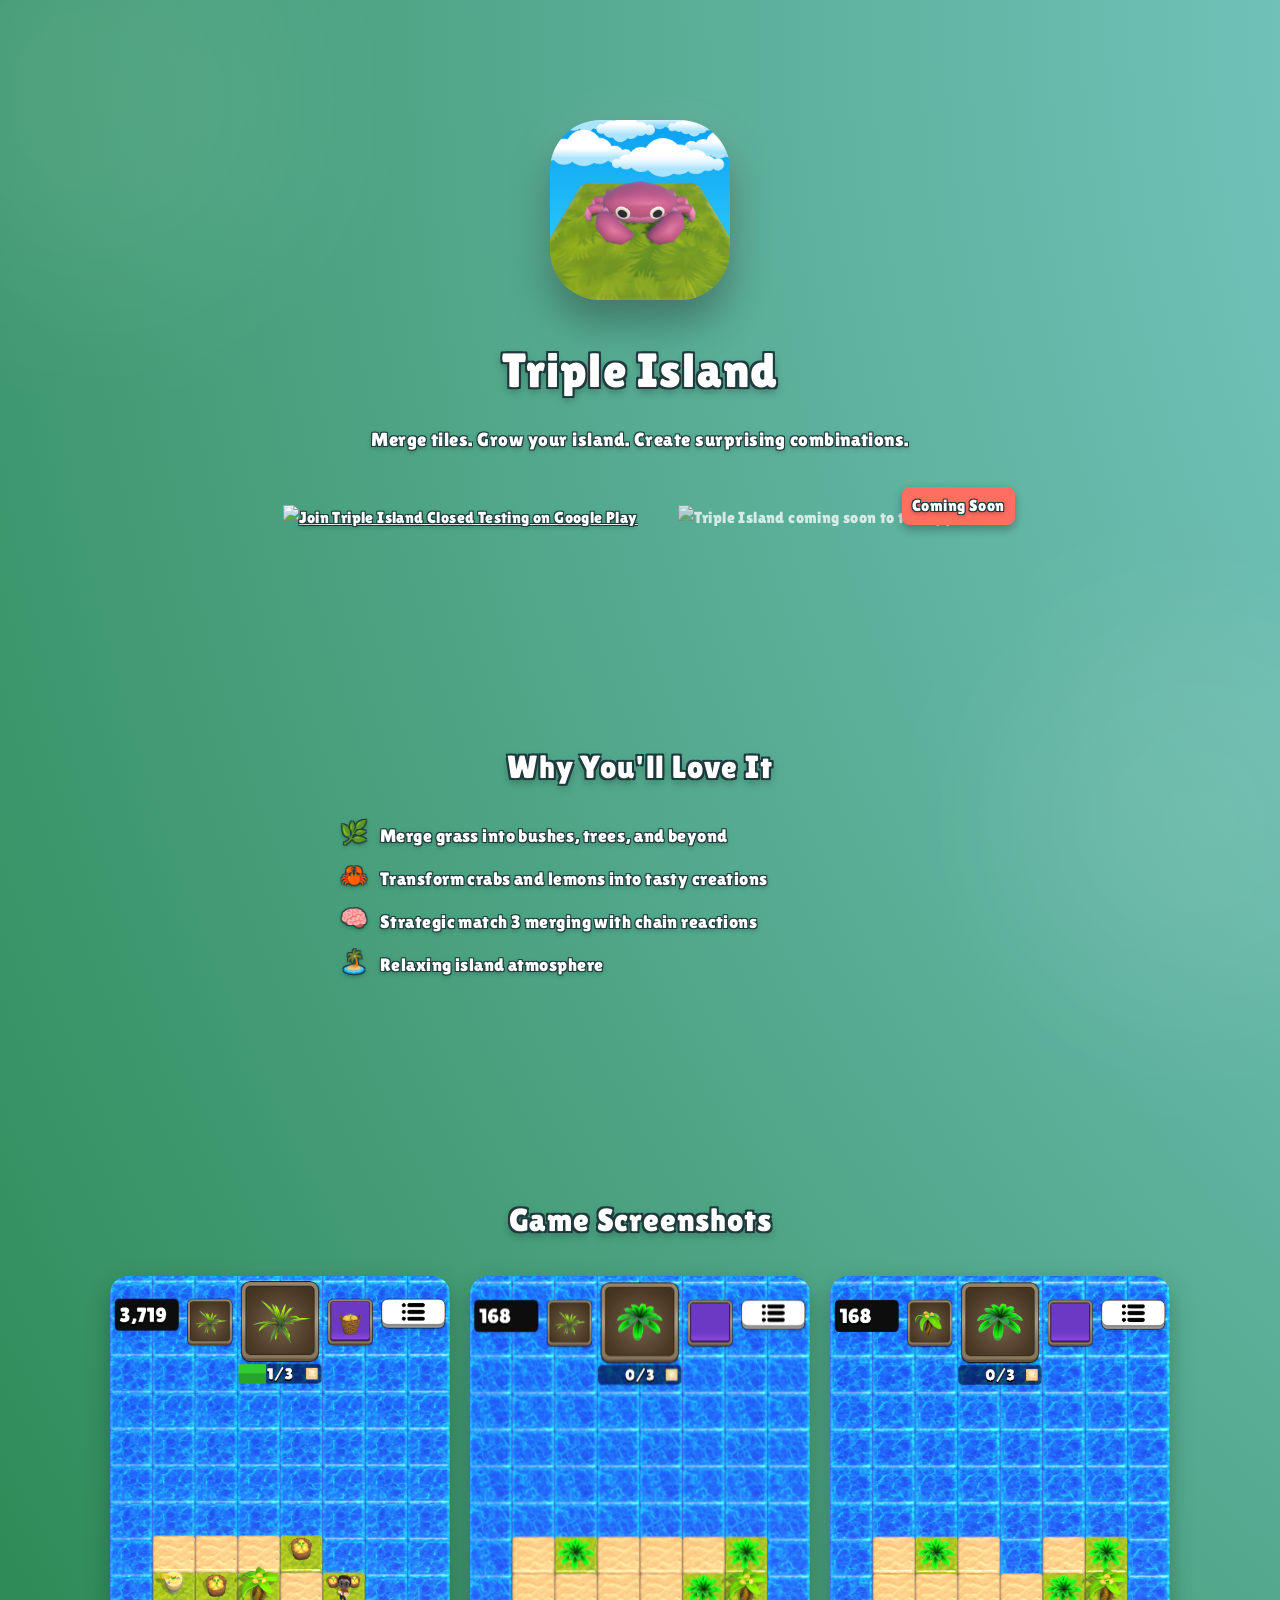
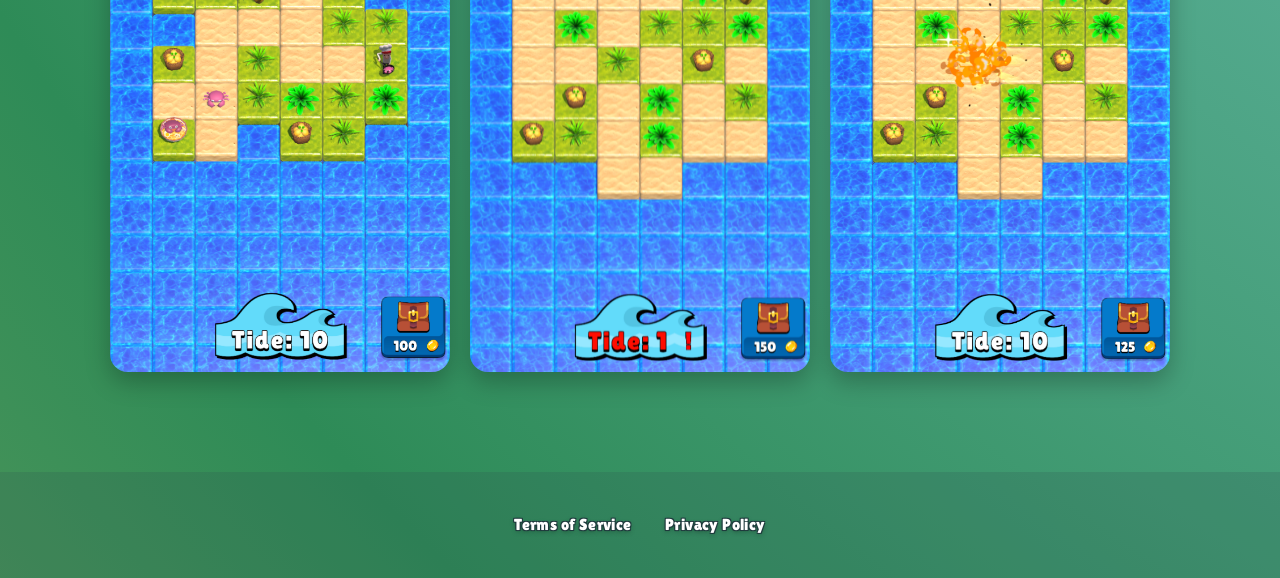
==== index.html @ f688032a "setup landing page to aquire testers" ====
<!DOCTYPE html>
<html lang="en">

<head>
    <meta charset="UTF-8" />
    <meta name="viewport" content="width=device-width, initial-scale=1" />
    <title>Triple Island – Relaxing Merge Puzzle Game</title>

    <meta name="description"
        content="Play Triple Island – a relaxing and strategic merge puzzle game. Combine tiles, discover evolutions, and create surprising transformations!" />
    <link rel="canonical" href="https://woodsfiend.github.io/Triple-Islands-Public/" />

    <!-- Open Graph -->
    <meta property="og:title" content="Triple Island – Merge Puzzle Game" />
    <meta property="og:description" content="Merge tiles. Discover evolutions. Create surprising combinations." />
    <meta property="og:type" content="website" />
    <meta property="og:image" content="https://woodsfiend.github.io/Triple-Islands-Public/images/icon-512.png" />

    <!-- Favicon -->
    <link rel="icon" href="images/favicon.ico" />
    <link rel="manifest" href="manifest.json" />
    <meta name="theme-color" content="#0c7a76" />

    <link rel="preload" href="styles.css" as="style" />
    <link rel="stylesheet" href="styles.css" />
    <link rel="preconnect" href="https://fonts.googleapis.com">
    <link rel="preconnect" href="https://fonts.gstatic.com" crossorigin>
    <link href="https://fonts.googleapis.com/css2?family=Lilita+One&display=swap" rel="stylesheet">
</head>

<body>

    <!-- Animated Background Elements -->
    <div class="bg-blob blob1"></div>
    <div class="bg-blob blob2"></div>
    <div class="sun"></div>

    <!-- HERO -->
    <header class="hero">
        <div class="hero-content reveal">
            <img src="images/icon-512.png" alt="Triple Island App Icon" class="app-icon" width="180" height="180"
                fetchpriority="high">
            <h1>Triple Island</h1>
            <p class="tagline">Merge tiles. Grow your island. Create surprising combinations.</p>

            <div class="store-buttons">
                <a href="#" class="store-link" id="googlePlayButton">
                    <img src="https://upload.wikimedia.org/wikipedia/commons/7/78/Google_Play_Store_badge_EN.svg"
                        alt="Join Triple Island Closed Testing on Google Play">
                </a>

                <!-- iOS Coming Soon -->
                <div class="store-link disabled">
                    <img class="store-button-img"
                        src="https://developer.apple.com/assets/elements/badges/download-on-the-app-store.svg"
                        alt="Triple Island coming soon to the App Store" loading="lazy">
                    <span class="coming-soon">Coming Soon</span>
                </div>
            </div>
        </div>
    </header>

    <!-- FEATURES -->
    <section class="section reveal">
        <h2>Why You'll Love It</h2>
        <ul class="feature-list">
            <li data-icon="🌿">Merge grass into bushes, trees, and beyond</li>
            <li data-icon="🦀">Transform crabs and lemons into tasty creations</li>
            <li data-icon="🧠">Strategic match 3 merging with chain reactions</li>
            <li data-icon="🏝">Relaxing island atmosphere</li>
        </ul>
    </section>

    <!-- SCREENSHOTS -->
    <section class="section reveal">
        <h2>Game Screenshots</h2>
        <div class="screenshot-grid">
            <img src="images/screen1.png" alt="Gameplay merging tiles" loading="lazy" width="324"
                height="665">
            <img src="images/screen3.png" alt="Crab evolution chain" loading="lazy" width="324" height="665">
            <img src="images/screen4.png" alt="Advanced merge combinations" loading="lazy" width="324"
                height="665">
        </div>
    </section>

    <!-- FOOTER -->
    <footer>
        <a href="TermsOfService.html">Terms of Service</a>
        <a href="PrivacyPolicy.html">Privacy Policy</a>
    </footer>

    <!-- MODAL -->
    <div id="testingModal" class="modal">
        <div class="modal-content">
            <span class="close">&times;</span>

            <h2>Join Triple Island Closed Testing</h2>

            <p>Triple Island is currently in closed testing on Google Play.</p>

            <ol>
                <li>Join our Google Testing Group</li>
                <li>Return and install from Google Play</li>
            </ol>

            <div class="modal-buttons">
                <a href="https://groups.google.com/g/nfty-games-google-play-testers" target="_blank"
                    class="primary-button">
                    Step 1: Join Google Group
                </a>

                <a href="https://play.google.com/store/apps/details?id=com.NFTyGames.TripleIsland" target="_blank"
                    class="secondary-button">
                    Step 2: Install from Google Play
                </a>
            </div>

        </div>
    </div>
    <!-- Minimal Scroll Animation Script -->
    <script>
        const reveals = document.querySelectorAll(".reveal");

        const observer = new IntersectionObserver(entries => {
            entries.forEach(entry => {
                if (entry.isIntersecting) {
                    entry.target.classList.add("active");
                }
            });
        }, { threshold: 0.1 });

        reveals.forEach(el => observer.observe(el));
    </script>
    <script>
        const modal = document.getElementById("testingModal");
        const btn = document.getElementById("googlePlayButton");
        const close = document.querySelector(".close");

        btn.onclick = function (e) {
            e.preventDefault();
            modal.style.display = "flex";
        }

        close.onclick = function () {
            modal.style.display = "none";
        }

        window.onclick = function (event) {
            if (event.target === modal) {
                modal.style.display = "none";
            }
        }
    </script>
</body>

</html>
---- styles.css ----
/* ==========================
   Color Palette Variables
========================== */
:root {
    --primary: #2E8B57;                /* Tropical Green – palms and foliage */
    --accent: #FFD166;                 /* Warm Sand / Sun highlight */
    --text: #FFFFFF;                    /* White for contrast */
    --game-fill: #FFFFFF;               /* Text / icon fill */
    --game-outline: #1F3A3D;            /* Dark Teal outline for contrast */
    --game-shadow: rgba(0, 0, 0, 0.35);

    --gradient-1: #A0E8FF;             /* Sky Blue */
    --gradient-2: #2E8B57;             /* Tropical Green */
    --gradient-3: #FFD166;             /* Sunset Yellow / Sand */

    --bg-blob: rgba(255, 255, 255, 0.08);

    --btn-hover-brightness: 1.15;

    --coming-soon-bg: #FF6F61;         /* Coral accent for ribbons */
    --coming-soon-shadow: rgba(0,0,0,0.3);

    --screenshot-shadow: rgba(0,0,0,0.25);
    --screenshot-shadow-hover: rgba(0,0,0,0.4);

    --footer-bg: rgba(47,79,79,0.2);   /* Dark teal transparent for footer */
    --modal-bg: rgba(0,0,0,0.6);
    --modal-content-bg: #FFFFFF;
    --modal-content-text: #1F3A3D;     /* Dark teal text for modal */

    --primary-button-bg: var(--primary);
    --primary-button-text: var(--text);

    --secondary-button-bg: #FFE4B5;    /* Light sand / neutral button */
    --secondary-button-text: var(--text);
}
/* ==========================
   Global Styles
========================== */
* {
    box-sizing: border-box;
    margin: 0;
    padding: 0;
    font-family: 'Lilita One', sans-serif;
    font-weight: 400;
    letter-spacing: 0.025em;
}

body {
    background: radial-gradient(circle at top, var(--gradient-1), var(--gradient-2), var(--gradient-3), var(--gradient-2));
    background-size: 400% 400%;
    animation: gradientShift 12s ease infinite;
    color: var(--text);
    text-align: center;
    line-height: 1.6;
    overflow-x: hidden;
}

h1, h2 {
    color: var(--game-fill);
    text-shadow:
        -2px -2px 0 var(--game-outline),
         2px -2px 0 var(--game-outline),
        -2px  2px 0 var(--game-outline),
         2px  2px 0 var(--game-outline),
         0 4px 10px var(--game-shadow);
}

p, li, a, span {
    color: var(--game-fill);
    text-shadow:
        -1px -1px 0 var(--game-outline),
         1px -1px 0 var(--game-outline),
        -1px  1px 0 var(--game-outline),
         1px  1px 0 var(--game-outline),
         0 2px 5px var(--game-shadow);
}

/* ==========================
   Animated Gradient
========================== */
@keyframes gradientShift {
    0% { background-position: 0% 50%; }
    50% { background-position: 100% 50%; }
    100% { background-position: 0% 50%; }
}

/* ==========================
   Floating Background Blobs
========================== */
.bg-blob {
    position: fixed;
    width: 400px;
    height: 400px;
    background: var(--bg-blob);
    border-radius: 50%;
    filter: blur(80px);
    z-index: -1;
    animation: float 18s ease-in-out infinite;
}

.blob1 { top: -100px; left: -100px; }
.blob2 { bottom: -120px; right: -120px; animation-delay: 6s; }

@keyframes float {
    0%,100% { transform: translateY(0px); }
    50% { transform: translateY(40px); }
}

/* ==========================
   HERO
========================== */
.hero { padding: 120px 20px 100px; }
.hero h1 { font-size: 3rem; margin-bottom: 15px; }
.tagline { font-size: 1.2rem; margin-bottom: 40px; }

/* ==========================
   App Icon
========================== */
.app-icon {
    width: 180px;
    height: 180px;
    border-radius: 28%;
    margin-bottom: 25px;
    box-shadow:
        0 20px 40px var(--game-shadow),
        0 0 40px rgba(255,255,255,0.15);
    animation: iconFloat 4s ease-in-out infinite;
    transition: transform 0.3s ease;
}

.app-icon:hover { transform: scale(1.05); }

@keyframes iconFloat {
    0%,100% { transform: translateY(0px); }
    50% { transform: translateY(-12px); }
}

/* ==========================
   Store Buttons
========================== */
.store-buttons img {
    height: 60px;
    margin: 10px;
    transition: transform 0.3s ease, filter 0.3s ease;
}

.store-buttons img:hover {
    transform: scale(1.08);
    filter: brightness(var(--btn-hover-brightness));
}

.store-buttons {
    display: flex;
    justify-content: center;
    flex-wrap: wrap;
    gap: 20px;
}

.store-link { position: relative; display: inline-block; }

.store-link img {
    height: 60px;
    transition: transform 0.3s ease, filter 0.3s ease;
}

.store-link:hover img { transform: scale(1.08); }

/* Disabled iOS Button */
.store-link.disabled img.store-button-img {
    opacity: 0.75;
    filter: grayscale(30%);
}
.store-link.disabled { cursor: not-allowed; }
.store-link.disabled .coming-soon { opacity: 1; }
.store-link.disabled:hover img { transform: none; filter: grayscale(30%); }

/* ==========================
   Coming Soon Ribbon
========================== */
.coming-soon {
    position: absolute;
    top: -8px;
    right: -8px;
    background: var(--coming-soon-bg);
    font-size: 1rem;
    padding: 6px 10px;
    border-radius: 8px;
    box-shadow: 0 4px 10px var(--coming-soon-shadow);
    animation: pulse 2s infinite;
}

@keyframes pulse {
    0% { transform: scale(1); }
    50% { transform: scale(1.05); }
    100% { transform: scale(1); }
}

/* ==========================
   Sections & Features
========================== */
.section { padding: 100px 20px; max-width: 1100px; margin: auto; }

.section h2 { margin-bottom: 30px; font-size: 2rem; }

.feature-list {
    list-style: none;
    max-width: 600px;
    margin: auto;
    text-align: left;
}

.feature-list li {
    position: relative;
    padding-left: 2.5rem;
    margin: 15px 0;
    font-size: 1.1rem;
}

.feature-list li::before {
    content: attr(data-icon);
    position: absolute;
    left: 0;
    top: 0;
    font-size: 1.4rem;
    line-height: 1;
    font-family: "Apple Color Emoji", "Segoe UI Emoji", "Noto Color Emoji", "Segoe UI Symbol", sans-serif;
    text-rendering: optimizeLegibility;
}

/* ==========================
   Screenshots
========================== */
.screenshot-grid {
    display: grid;
    grid-template-columns: repeat(auto-fit, minmax(300px, 1fr));
    gap: 20px;
}

.screenshot-grid img {
    width: 100%;
    height: auto;
    object-fit: contain;
    border-radius: 18px;
    box-shadow: 0 10px 25px var(--screenshot-shadow);
    transition: transform 0.4s ease, box-shadow 0.4s ease;
}

.screenshot-grid img:hover {
    transform: translateY(-8px);
    box-shadow: 0 20px 35px var(--screenshot-shadow-hover);
}

/* ==========================
   Footer
========================== */
footer {
    padding: 40px;
    background: var(--footer-bg);
}

footer a {
    color: var(--text);
    margin: 0 15px;
    text-decoration: none;
}

footer a:hover { text-decoration: underline; }

/* ==========================
   Scroll Reveal
========================== */
.reveal {
    opacity: 0;
    transform: translateY(40px);
    transition: opacity 0.8s ease, transform 0.8s ease;
}

.reveal.active {
    opacity: 1;
    transform: translateY(0);
}

/* ==========================
   Responsive
========================== */
@media (max-width: 600px) {
    .hero h1 { font-size: 2.2rem; }
}

/* ==========================
   Modal
========================== */
.modal {
    display: none;
    position: fixed;
    inset: 0;
    background: var(--modal-bg);
    justify-content: center;
    align-items: center;
    z-index: 999;
    padding: 20px;
}

.modal-content {
    background: var(--modal-content-bg);
    color: var(--modal-content-text);
    padding: 40px;
    border-radius: 18px;
    max-width: 500px;
    width: 100%;
    text-align: center;
    animation: fadeInScale 0.3s ease;
}

.modal-content h2 { margin-bottom: 20px; }

.modal-content ol { text-align: left; margin: 20px 0; }

.modal-buttons a {
    display: block;
    margin: 10px 0;
    padding: 14px;
    border-radius: 10px;
    text-decoration: none;
}

.primary-button {
    background: var(--primary-button-bg);
    color: var(--primary-button-text);
}

.secondary-button {
    background: var(--secondary-button-bg);
    color: var(--secondary-button-text);
}

.close {
    position: absolute;
    right: 25px;
    top: 20px;
    font-size: 24px;
    cursor: pointer;
}

@keyframes fadeInScale {
    from { opacity: 0; transform: scale(0.95); }
    to { opacity: 1; transform: scale(1); }
}
---- styles.css ----
/* ==========================
   Color Palette Variables
========================== */
:root {
    --primary: #2E8B57;                /* Tropical Green – palms and foliage */
    --accent: #FFD166;                 /* Warm Sand / Sun highlight */
    --text: #FFFFFF;                    /* White for contrast */
    --game-fill: #FFFFFF;               /* Text / icon fill */
    --game-outline: #1F3A3D;            /* Dark Teal outline for contrast */
    --game-shadow: rgba(0, 0, 0, 0.35);

    --gradient-1: #A0E8FF;             /* Sky Blue */
    --gradient-2: #2E8B57;             /* Tropical Green */
    --gradient-3: #FFD166;             /* Sunset Yellow / Sand */

    --bg-blob: rgba(255, 255, 255, 0.08);

    --btn-hover-brightness: 1.15;

    --coming-soon-bg: #FF6F61;         /* Coral accent for ribbons */
    --coming-soon-shadow: rgba(0,0,0,0.3);

    --screenshot-shadow: rgba(0,0,0,0.25);
    --screenshot-shadow-hover: rgba(0,0,0,0.4);

    --footer-bg: rgba(47,79,79,0.2);   /* Dark teal transparent for footer */
    --modal-bg: rgba(0,0,0,0.6);
    --modal-content-bg: #FFFFFF;
    --modal-content-text: #1F3A3D;     /* Dark teal text for modal */

    --primary-button-bg: var(--primary);
    --primary-button-text: var(--text);

    --secondary-button-bg: #FFE4B5;    /* Light sand / neutral button */
    --secondary-button-text: var(--text);
}
/* ==========================
   Global Styles
========================== */
* {
    box-sizing: border-box;
    margin: 0;
    padding: 0;
    font-family: 'Lilita One', sans-serif;
    font-weight: 400;
    letter-spacing: 0.025em;
}

body {
    background: radial-gradient(circle at top, var(--gradient-1), var(--gradient-2), var(--gradient-3), var(--gradient-2));
    background-size: 400% 400%;
    animation: gradientShift 12s ease infinite;
    color: var(--text);
    text-align: center;
    line-height: 1.6;
    overflow-x: hidden;
}

h1, h2 {
    color: var(--game-fill);
    text-shadow:
        -2px -2px 0 var(--game-outline),
         2px -2px 0 var(--game-outline),
        -2px  2px 0 var(--game-outline),
         2px  2px 0 var(--game-outline),
         0 4px 10px var(--game-shadow);
}

p, li, a, span {
    color: var(--game-fill);
    text-shadow:
        -1px -1px 0 var(--game-outline),
         1px -1px 0 var(--game-outline),
        -1px  1px 0 var(--game-outline),
         1px  1px 0 var(--game-outline),
         0 2px 5px var(--game-shadow);
}

/* ==========================
   Animated Gradient
========================== */
@keyframes gradientShift {
    0% { background-position: 0% 50%; }
    50% { background-position: 100% 50%; }
    100% { background-position: 0% 50%; }
}

/* ==========================
   Floating Background Blobs
========================== */
.bg-blob {
    position: fixed;
    width: 400px;
    height: 400px;
    background: var(--bg-blob);
    border-radius: 50%;
    filter: blur(80px);
    z-index: -1;
    animation: float 18s ease-in-out infinite;
}

.blob1 { top: -100px; left: -100px; }
.blob2 { bottom: -120px; right: -120px; animation-delay: 6s; }

@keyframes float {
    0%,100% { transform: translateY(0px); }
    50% { transform: translateY(40px); }
}

/* ==========================
   HERO
========================== */
.hero { padding: 120px 20px 100px; }
.hero h1 { font-size: 3rem; margin-bottom: 15px; }
.tagline { font-size: 1.2rem; margin-bottom: 40px; }

/* ==========================
   App Icon
========================== */
.app-icon {
    width: 180px;
    height: 180px;
    border-radius: 28%;
    margin-bottom: 25px;
    box-shadow:
        0 20px 40px var(--game-shadow),
        0 0 40px rgba(255,255,255,0.15);
    animation: iconFloat 4s ease-in-out infinite;
    transition: transform 0.3s ease;
}

.app-icon:hover { transform: scale(1.05); }

@keyframes iconFloat {
    0%,100% { transform: translateY(0px); }
    50% { transform: translateY(-12px); }
}

/* ==========================
   Store Buttons
========================== */
.store-buttons img {
    height: 60px;
    margin: 10px;
    transition: transform 0.3s ease, filter 0.3s ease;
}

.store-buttons img:hover {
    transform: scale(1.08);
    filter: brightness(var(--btn-hover-brightness));
}

.store-buttons {
    display: flex;
    justify-content: center;
    flex-wrap: wrap;
    gap: 20px;
}

.store-link { position: relative; display: inline-block; }

.store-link img {
    height: 60px;
    transition: transform 0.3s ease, filter 0.3s ease;
}

.store-link:hover img { transform: scale(1.08); }

/* Disabled iOS Button */
.store-link.disabled img.store-button-img {
    opacity: 0.75;
    filter: grayscale(30%);
}
.store-link.disabled { cursor: not-allowed; }
.store-link.disabled .coming-soon { opacity: 1; }
.store-link.disabled:hover img { transform: none; filter: grayscale(30%); }

/* ==========================
   Coming Soon Ribbon
========================== */
.coming-soon {
    position: absolute;
    top: -8px;
    right: -8px;
    background: var(--coming-soon-bg);
    font-size: 1rem;
    padding: 6px 10px;
    border-radius: 8px;
    box-shadow: 0 4px 10px var(--coming-soon-shadow);
    animation: pulse 2s infinite;
}

@keyframes pulse {
    0% { transform: scale(1); }
    50% { transform: scale(1.05); }
    100% { transform: scale(1); }
}

/* ==========================
   Sections & Features
========================== */
.section { padding: 100px 20px; max-width: 1100px; margin: auto; }

.section h2 { margin-bottom: 30px; font-size: 2rem; }

.feature-list {
    list-style: none;
    max-width: 600px;
    margin: auto;
    text-align: left;
}

.feature-list li {
    position: relative;
    padding-left: 2.5rem;
    margin: 15px 0;
    font-size: 1.1rem;
}

.feature-list li::before {
    content: attr(data-icon);
    position: absolute;
    left: 0;
    top: 0;
    font-size: 1.4rem;
    line-height: 1;
    font-family: "Apple Color Emoji", "Segoe UI Emoji", "Noto Color Emoji", "Segoe UI Symbol", sans-serif;
    text-rendering: optimizeLegibility;
}

/* ==========================
   Screenshots
========================== */
.screenshot-grid {
    display: grid;
    grid-template-columns: repeat(auto-fit, minmax(300px, 1fr));
    gap: 20px;
}

.screenshot-grid img {
    width: 100%;
    height: auto;
    object-fit: contain;
    border-radius: 18px;
    box-shadow: 0 10px 25px var(--screenshot-shadow);
    transition: transform 0.4s ease, box-shadow 0.4s ease;
}

.screenshot-grid img:hover {
    transform: translateY(-8px);
    box-shadow: 0 20px 35px var(--screenshot-shadow-hover);
}

/* ==========================
   Footer
========================== */
footer {
    padding: 40px;
    background: var(--footer-bg);
}

footer a {
    color: var(--text);
    margin: 0 15px;
    text-decoration: none;
}

footer a:hover { text-decoration: underline; }

/* ==========================
   Scroll Reveal
========================== */
.reveal {
    opacity: 0;
    transform: translateY(40px);
    transition: opacity 0.8s ease, transform 0.8s ease;
}

.reveal.active {
    opacity: 1;
    transform: translateY(0);
}

/* ==========================
   Responsive
========================== */
@media (max-width: 600px) {
    .hero h1 { font-size: 2.2rem; }
}

/* ==========================
   Modal
========================== */
.modal {
    display: none;
    position: fixed;
    inset: 0;
    background: var(--modal-bg);
    justify-content: center;
    align-items: center;
    z-index: 999;
    padding: 20px;
}

.modal-content {
    background: var(--modal-content-bg);
    color: var(--modal-content-text);
    padding: 40px;
    border-radius: 18px;
    max-width: 500px;
    width: 100%;
    text-align: center;
    animation: fadeInScale 0.3s ease;
}

.modal-content h2 { margin-bottom: 20px; }

.modal-content ol { text-align: left; margin: 20px 0; }

.modal-buttons a {
    display: block;
    margin: 10px 0;
    padding: 14px;
    border-radius: 10px;
    text-decoration: none;
}

.primary-button {
    background: var(--primary-button-bg);
    color: var(--primary-button-text);
}

.secondary-button {
    background: var(--secondary-button-bg);
    color: var(--secondary-button-text);
}

.close {
    position: absolute;
    right: 25px;
    top: 20px;
    font-size: 24px;
    cursor: pointer;
}

@keyframes fadeInScale {
    from { opacity: 0; transform: scale(0.95); }
    to { opacity: 1; transform: scale(1); }
}
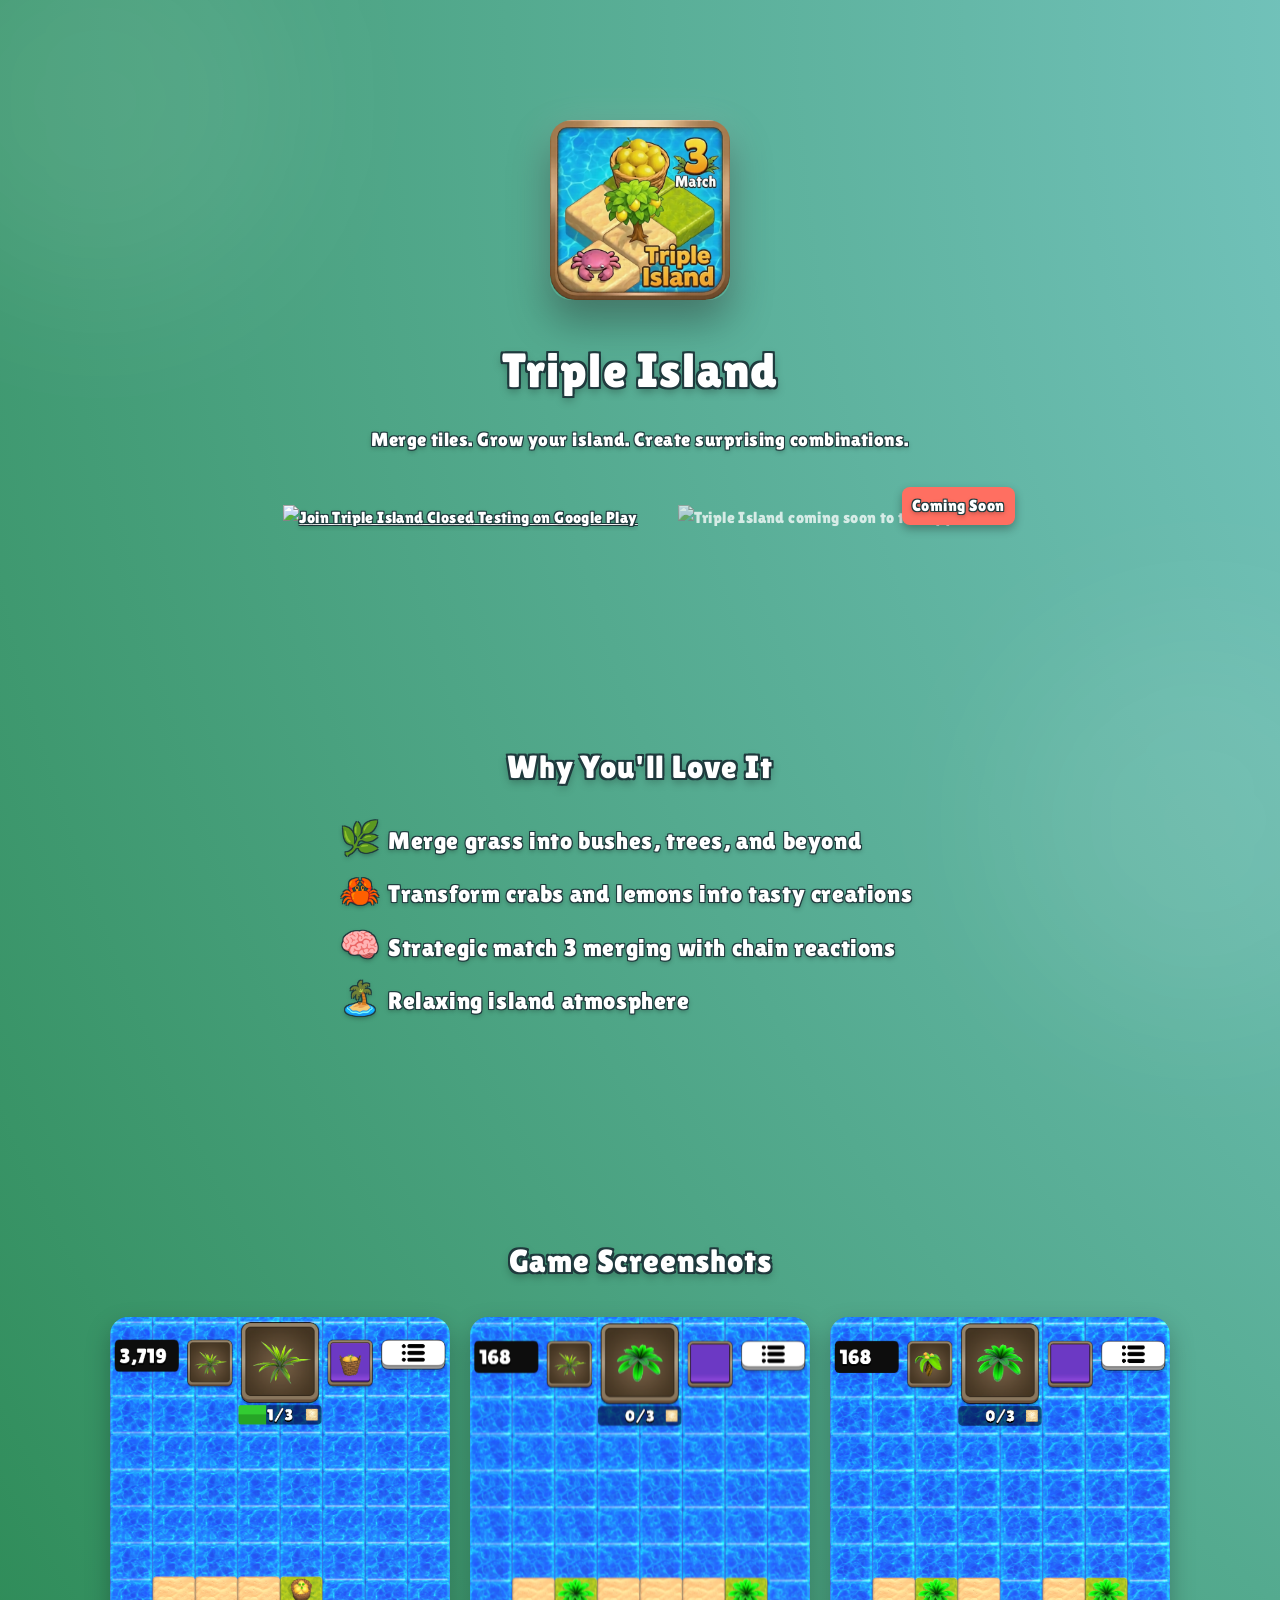
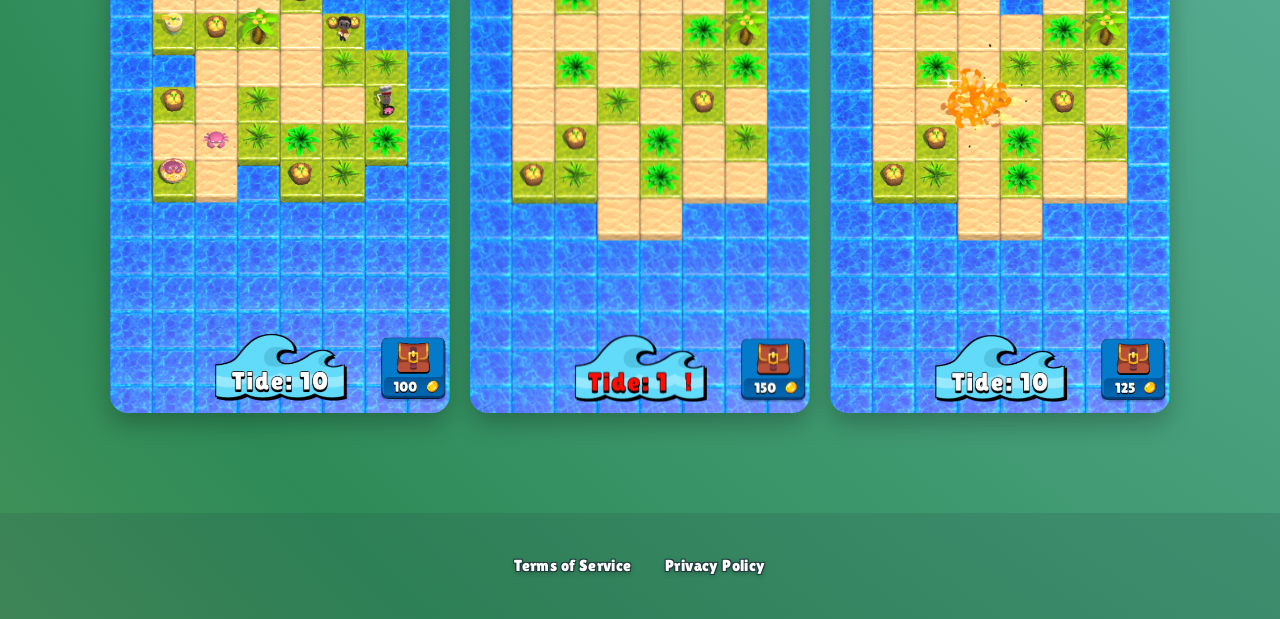
==== commit 15d3c3b3: "update icons" ====
--- a/index.html
+++ b/index.html
@@ -4,15 +4,15 @@
 <head>
     <meta charset="UTF-8" />
     <meta name="viewport" content="width=device-width, initial-scale=1" />
-    <title>Triple Island – Relaxing Merge Puzzle Game</title>
+    <title>Triple Island – Relaxing Match 3 Game</title>
 
     <meta name="description"
-        content="Play Triple Island – a relaxing and strategic merge puzzle game. Combine tiles, discover evolutions, and create surprising transformations!" />
+        content="Play Triple Island – a relaxing and strategic match 3 game. Merge tiles, grow your island and create surprising combinations!" />
     <link rel="canonical" href="https://woodsfiend.github.io/Triple-Islands-Public/" />
 
     <!-- Open Graph -->
-    <meta property="og:title" content="Triple Island – Merge Puzzle Game" />
-    <meta property="og:description" content="Merge tiles. Discover evolutions. Create surprising combinations." />
+    <meta property="og:title" content="Triple Island – Match 3 Game" />
+    <meta property="og:description" content="Merge tiles. Grow your island. Create surprising combinations." />
     <meta property="og:type" content="website" />
     <meta property="og:image" content="https://woodsfiend.github.io/Triple-Islands-Public/images/icon-512.png" />
 
--- a/styles.css
+++ b/styles.css
@@ -120,7 +120,7 @@
 .app-icon {
     width: 180px;
     height: 180px;
-    border-radius: 28%;
+    border-radius: 12%;
     margin-bottom: 25px;
     box-shadow:
         0 20px 40px var(--game-shadow),
@@ -212,9 +212,9 @@
 
 .feature-list li {
     position: relative;
-    padding-left: 2.5rem;
+    padding-left: 3rem;
     margin: 15px 0;
-    font-size: 1.1rem;
+    font-size: 1.5rem;
 }
 
 .feature-list li::before {
@@ -222,7 +222,7 @@
     position: absolute;
     left: 0;
     top: 0;
-    font-size: 1.4rem;
+    font-size: 2rem;
     line-height: 1;
     font-family: "Apple Color Emoji", "Segoe UI Emoji", "Noto Color Emoji", "Segoe UI Symbol", sans-serif;
     text-rendering: optimizeLegibility;
--- a/styles.css
+++ b/styles.css
@@ -120,7 +120,7 @@
 .app-icon {
     width: 180px;
     height: 180px;
-    border-radius: 28%;
+    border-radius: 12%;
     margin-bottom: 25px;
     box-shadow:
         0 20px 40px var(--game-shadow),
@@ -212,9 +212,9 @@
 
 .feature-list li {
     position: relative;
-    padding-left: 2.5rem;
+    padding-left: 3rem;
     margin: 15px 0;
-    font-size: 1.1rem;
+    font-size: 1.5rem;
 }
 
 .feature-list li::before {
@@ -222,7 +222,7 @@
     position: absolute;
     left: 0;
     top: 0;
-    font-size: 1.4rem;
+    font-size: 2rem;
     line-height: 1;
     font-family: "Apple Color Emoji", "Segoe UI Emoji", "Noto Color Emoji", "Segoe UI Symbol", sans-serif;
     text-rendering: optimizeLegibility;
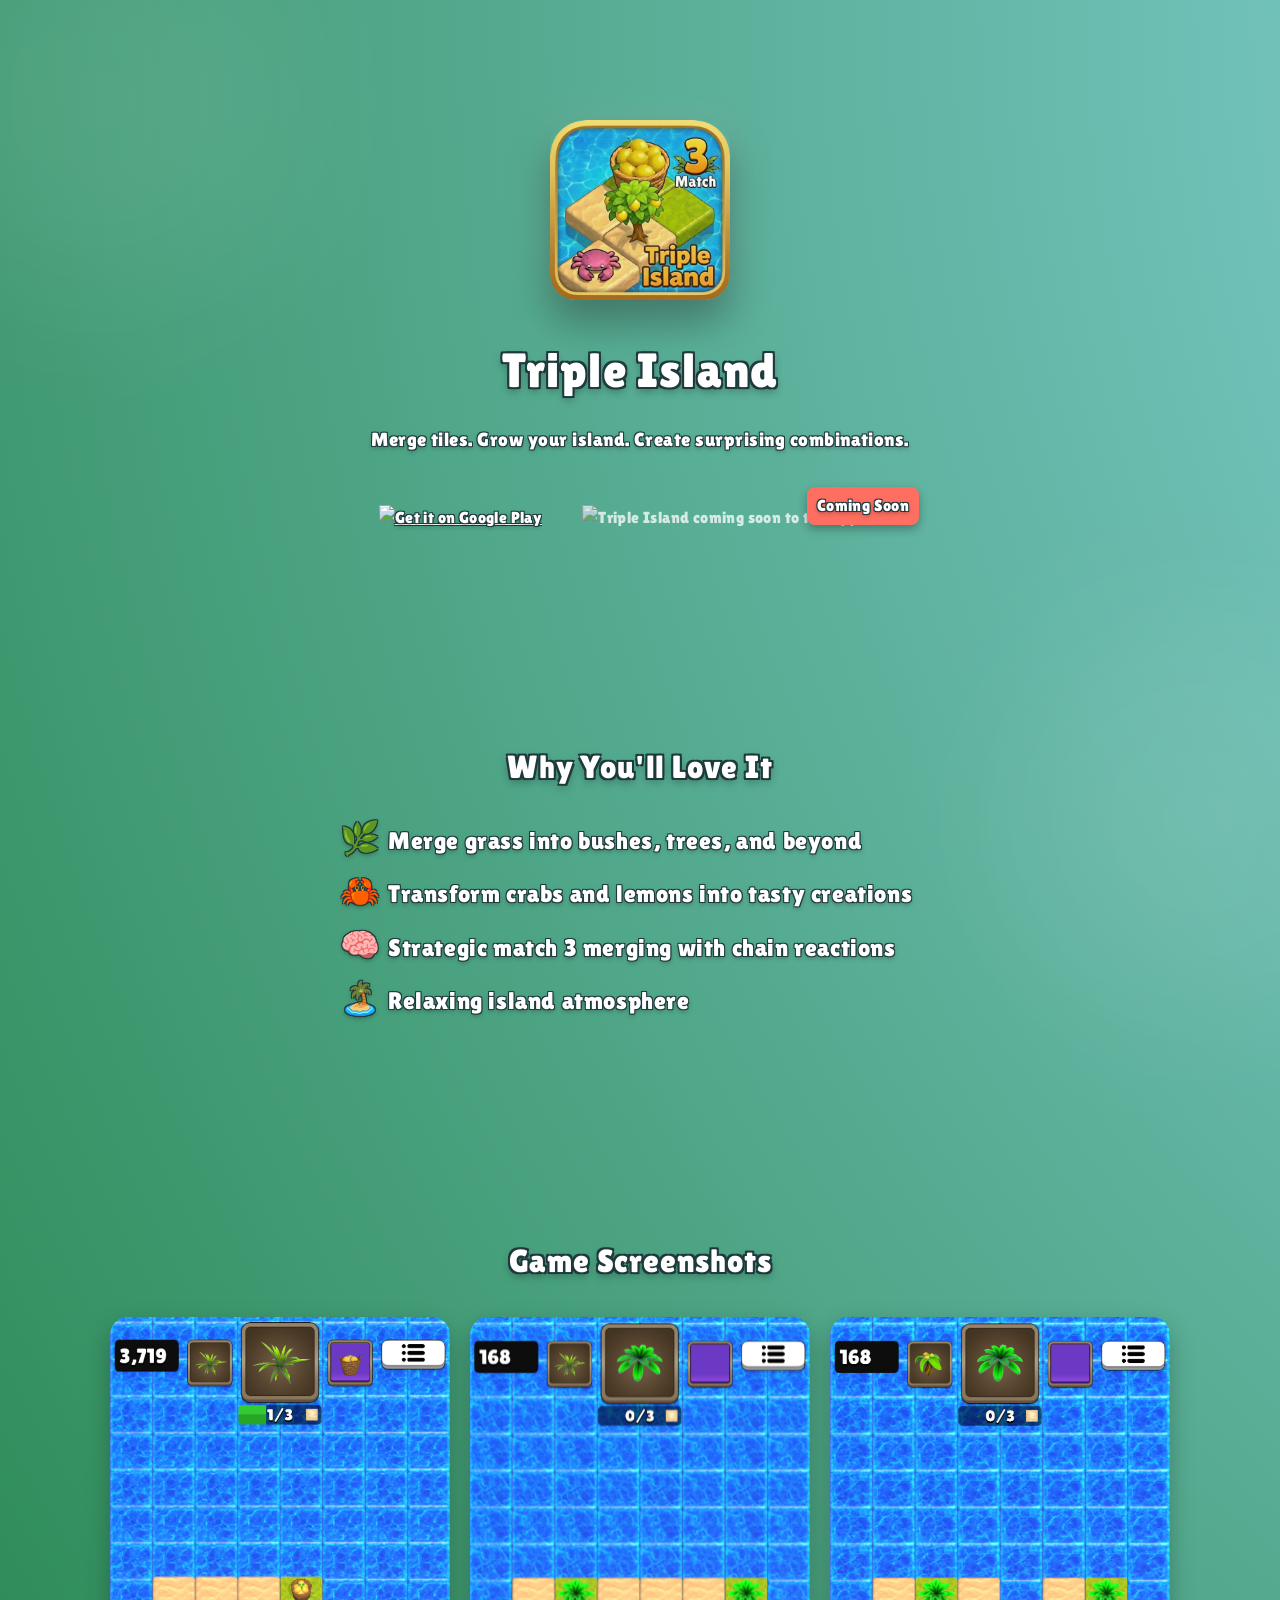
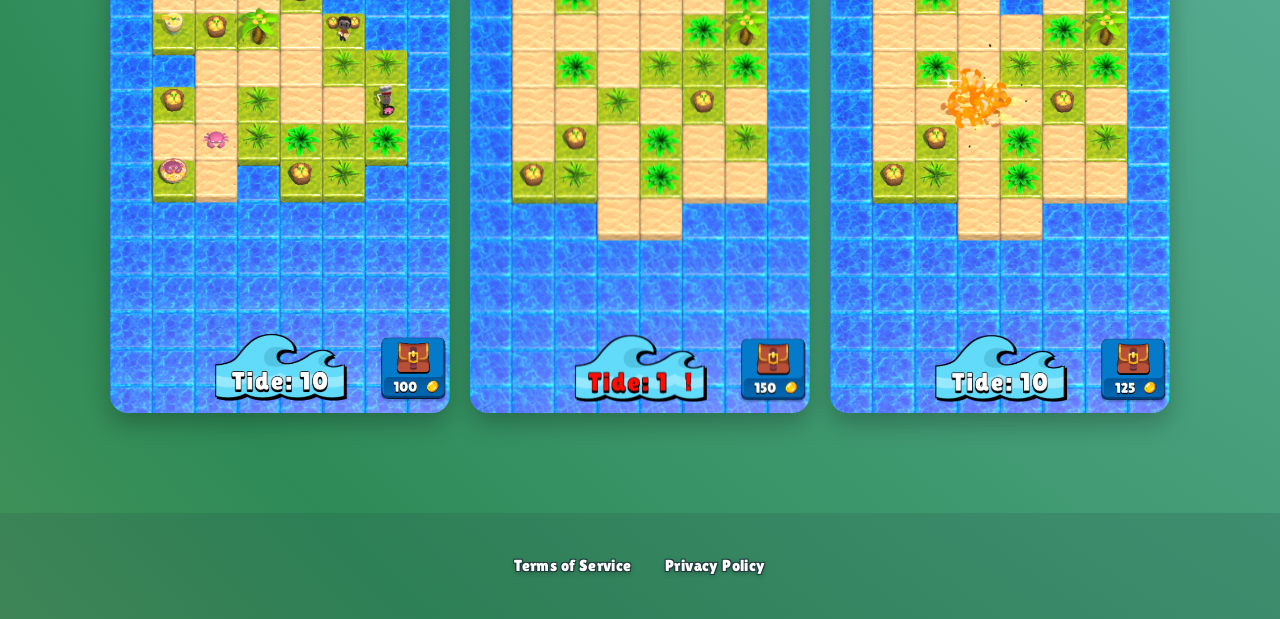
==== commit c4be2b11: "update google play button to open google play store page directly" ====
--- a/index.html
+++ b/index.html
@@ -44,9 +44,9 @@
             <p class="tagline">Merge tiles. Grow your island. Create surprising combinations.</p>
 
             <div class="store-buttons">
-                <a href="#" class="store-link" id="googlePlayButton">
+                <a href="https://play.google.com/store/apps/details?id=com.NFTyGames.TripleIsland" id="googlePlayButton">
                     <img src="https://upload.wikimedia.org/wikipedia/commons/7/78/Google_Play_Store_badge_EN.svg"
-                        alt="Join Triple Island Closed Testing on Google Play">
+                        alt="Get it on Google Play">
                 </a>
 
                 <!-- iOS Coming Soon -->
@@ -131,7 +131,7 @@
 
         reveals.forEach(el => observer.observe(el));
     </script>
-    <script>
+    <!--<script>
         const modal = document.getElementById("testingModal");
         const btn = document.getElementById("googlePlayButton");
         const close = document.querySelector(".close");
@@ -150,7 +150,7 @@
                 modal.style.display = "none";
             }
         }
-    </script>
+    </script> -->
 </body>
 
 </html>
--- a/styles.css
+++ b/styles.css
@@ -120,7 +120,7 @@
 .app-icon {
     width: 180px;
     height: 180px;
-    border-radius: 12%;
+    border-radius: 14%;
     margin-bottom: 25px;
     box-shadow:
         0 20px 40px var(--game-shadow),
--- a/styles.css
+++ b/styles.css
@@ -120,7 +120,7 @@
 .app-icon {
     width: 180px;
     height: 180px;
-    border-radius: 12%;
+    border-radius: 14%;
     margin-bottom: 25px;
     box-shadow:
         0 20px 40px var(--game-shadow),
